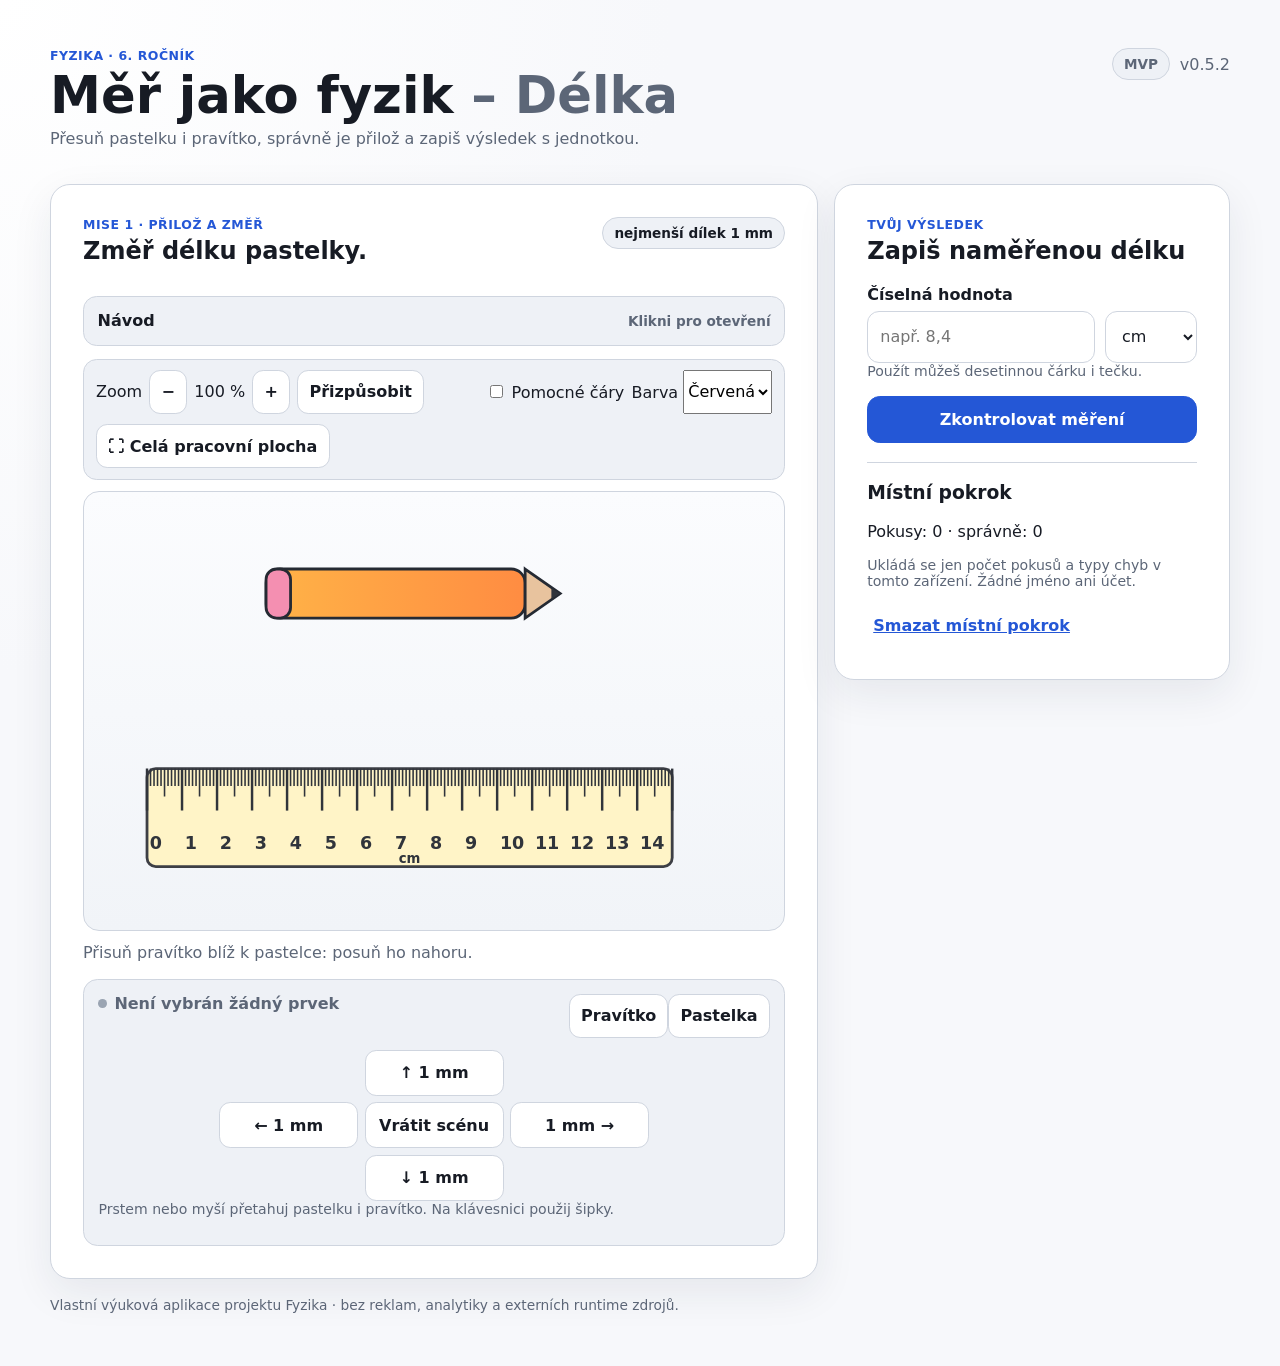
==== index.html @ 9eb281b8 "Připravit aplikaci pro GitHub Pages" ====
<!doctype html><html lang="cs"><head><meta charset="utf-8"><meta name="viewport" content="width=device-width,initial-scale=1,viewport-fit=cover"><meta name="theme-color" content="#f7f8fb"><meta http-equiv="Content-Security-Policy" content="default-src 'self';script-src 'self';style-src 'self';img-src 'self' data:;connect-src 'self';worker-src 'self';object-src 'none';base-uri 'none';form-action 'none'"><title>Měř jako fyzik – Délka</title><link rel="manifest" href="./manifest.webmanifest"><link rel="icon" href="./icons/icon.svg" type="image/svg+xml"><link rel="stylesheet" href="./styles.css"><script src="./physics.js" defer></script><script src="./app-1.js" defer></script><script src="./app-2a.js" defer></script><script src="./app-2b.js" defer></script><script src="./app-3.js" defer></script><script src="./app-4.js" defer></script></head><body>
<a class="skip-link" href="#workspace">Přejít na měřicí plochu</a><header class="site-header"><div><p class="eyebrow">Fyzika · 6. ročník</p><h1>Měř jako fyzik <span>– Délka</span></h1><p class="lead">Přesuň pastelku i pravítko, správně je přilož a zapiš výsledek s jednotkou.</p></div><div class="header-meta"><span class="pill">MVP</span><span id="version">v0.5.2</span></div></header>
<main id="workspace" class="layout"><section id="task-card" class="card task-card" aria-labelledby="task-title"><div class="task-heading"><div><p class="step">Mise 1 · Přilož a změř</p><h2 id="task-title">Změř délku pastelky.</h2></div><div class="skill-chip">nejmenší dílek 1 mm</div></div>
<details class="instruction-panel"><summary><span>Návod</span><span class="summary-hint">Klikni pro otevření</span></summary><div class="instruction-body"><ol><li>Přesuň pastelku i pravítko do pohodlné polohy.</li><li>Přilož horní hranu pravítka těsně k pastelce.</li><li>Zarovnej značku <strong>0</strong> s levým koncem pastelky.</li><li>Odečti délku na stupnici a zapiš číselnou hodnotu i jednotku.</li></ol><p><strong>Tip:</strong> Když si nejsi jistý, zapni pomocné čáry nebo použij zoom.</p></div></details>
<div class="scene-tools"><div class="zoom-controls"><span>Zoom</span><button id="zoom-out" type="button" disabled>−</button><output id="zoom-label">100 %</output><button id="zoom-in" type="button">+</button><button id="zoom-reset" type="button">Přizpůsobit</button></div><div class="guide-controls"><label><input id="guide-toggle" type="checkbox"> Pomocné čáry</label><label>Barva <select id="guide-color"><option value="red" selected>Červená</option><option value="blue">Modrá</option><option value="green">Zelená</option><option value="black">Černá</option></select></label></div><button id="fullscreen-toggle" type="button"><span aria-hidden="true">⛶</span> <span id="fullscreen-label">Celá pracovní plocha</span></button></div>
<div class="scene-wrap"><svg id="measurement-scene" class="scene" viewBox="0 0 200 125" role="img" aria-labelledby="scene-title scene-desc"><title id="scene-title">Virtuální měření pastelky pravítkem</title><desc id="scene-desc">Pastelku i pravítko lze přesouvat vodorovně i svisle.</desc><defs><linearGradient id="pencilBody" x1="0" x2="1"><stop offset="0" stop-color="#ffb347"/><stop offset="1" stop-color="#ff8c42"/></linearGradient></defs><g id="object-group" class="movable object" tabindex="0" role="group" aria-label="Pohyblivá pastelka"><rect class="hitbox" x="-3" y="-4" width="90" height="22" rx="5"/><rect x="0" y="0" width="74" height="14" rx="4" fill="url(#pencilBody)" stroke="currentColor" stroke-width=".8"/><polygon points="74,0 84,7 74,14" fill="#e8c39e" stroke="currentColor" stroke-width=".8"/><polygon points="81.5,5.5 84,7 81.5,8.5" fill="#30343b"/><rect x="0" y="0" width="7" height="14" rx="3" fill="#f48fb1" stroke="currentColor" stroke-width=".8"/></g><g id="ruler-group" class="movable ruler" tabindex="0" role="group" aria-label="Pohyblivé pravítko"><rect class="hitbox" x="-4" y="-5" width="158" height="38" rx="5"/><rect x="0" y="0" width="150" height="28" rx="2.5" class="ruler-body"/><g id="ruler-ticks"></g><g id="ruler-labels"></g><text x="75" y="27" text-anchor="middle" class="ruler-unit">cm</text></g><g id="guide-lines" class="guide-lines" aria-hidden="true"><line id="guide-start-line" class="guide-line"/><line id="guide-end-line" class="guide-line"/></g></svg></div>
<p id="accessible-state" class="sr-only"></p><p id="placement-status" class="status-line" tabindex="-1" aria-live="polite"></p><div class="movement-panel"><div class="active-selector"><span id="active-target-label" class="active-target-status" data-active="none" aria-live="polite">Není vybrán žádný prvek</span><div><button id="select-ruler" class="target-button" type="button" aria-pressed="false">Pravítko</button><button id="select-object" class="target-button" type="button" aria-pressed="false">Pastelka</button></div></div><div class="nudge-grid"><span></span><button class="secondary nudge" data-nudge-y="-1" disabled>↑ 1 mm</button><span></span><button class="secondary nudge" data-nudge-x="-1" disabled>← 1 mm</button><button id="reset-scene" class="secondary" type="button">Vrátit scénu</button><button class="secondary nudge" data-nudge-x="1" disabled>1 mm →</button><span></span><button class="secondary nudge" data-nudge-y="1" disabled>↓ 1 mm</button><span></span></div><p id="movement-help" class="help">Prstem nebo myší přetahuj pastelku i pravítko. Na klávesnici použij šipky.</p></div></section>
<aside class="card answer-card" aria-labelledby="answer-title"><p class="step">Tvůj výsledek</p><h2 id="answer-title">Zapiš naměřenou délku</h2><div class="answer-row"><label for="answer-value">Číselná hodnota</label><div class="answer-inputs"><input id="answer-value" type="text" inputmode="decimal" autocomplete="off" spellcheck="false" placeholder="např. 8,4" aria-describedby="answer-help"><select id="answer-unit" aria-label="Jednotka délky"><option value="cm">cm</option><option value="mm">mm</option></select></div><p id="answer-help" class="help">Použít můžeš desetinnou čárku i tečku.</p></div><button id="check-answer" class="primary" type="button">Zkontrolovat měření</button><div id="feedback" class="feedback" tabindex="-1" aria-live="assertive" hidden><strong id="feedback-title"></strong><p id="feedback-text"></p></div><div class="progress-box"><h3>Místní pokrok</h3><p id="attempts-status">Pokusy: 0 · správně: 0</p><p class="privacy-note">Ukládá se jen počet pokusů a typy chyb v tomto zařízení. Žádné jméno ani účet.</p><button id="reset-progress" class="text-button" type="button">Smazat místní pokrok</button></div></aside></main><footer><p>Vlastní výuková aplikace projektu Fyzika · bez reklam, analytiky a externích runtime zdrojů.</p></footer></body></html>
---- styles.css ----
:root{color-scheme:light;--bg:#f7f8fb;--surface:#fff;--surface2:#eef1f6;--text:#171b24;--muted:#5c6677;--border:#cfd5df;--accent:#2457d6;--success:#155d31;--error:#8a2d22;--shadow:0 14px 40px rgba(29,42,68,.08);font-family:system-ui,-apple-system,"Segoe UI",sans-serif}*{box-sizing:border-box}html{background:var(--bg)}body{margin:0;min-height:100vh;background:radial-gradient(circle at top left,#fff 0,var(--bg) 42rem);color:var(--text)}button,input,select{font:inherit}button,select{min-height:44px}button{cursor:pointer}.skip-link{position:absolute;left:1rem;top:-6rem;padding:.75rem 1rem;background:#171b24;color:#fff;z-index:10}.skip-link:focus{top:1rem}.site-header,.layout,footer{width:min(1180px,calc(100% - 2rem));margin-inline:auto}.site-header{display:flex;justify-content:space-between;gap:2rem;align-items:flex-start;padding:clamp(1.5rem,4vw,3rem) 0 1.25rem}.eyebrow,.step{margin:0 0 .35rem;color:var(--accent);font-weight:800;letter-spacing:.04em;text-transform:uppercase;font-size:.78rem}h1,h2,h3,p{margin-top:0}h1{margin-bottom:.5rem;font-size:clamp(1.9rem,4vw,3.35rem);line-height:1.02}h1 span{color:var(--muted);font-weight:650}.lead{color:var(--muted);max-width:60ch}.header-meta{display:flex;gap:.6rem;align-items:center;color:var(--muted)}.pill,.skill-chip{display:inline-flex;align-items:center;min-height:32px;padding:.35rem .7rem;border-radius:999px;background:var(--surface2);border:1px solid var(--border);font-size:.85rem;font-weight:700}.layout{display:grid;grid-template-columns:minmax(0,1.65fr) minmax(300px,.85fr);gap:1rem;align-items:start}.card{background:var(--surface);border:1px solid var(--border);border-radius:1.25rem;box-shadow:var(--shadow)}.task-card,.answer-card{padding:clamp(1rem,2.5vw,2rem)}.answer-card{position:sticky;top:1rem}.task-heading,.active-selector{display:flex;justify-content:space-between;gap:1rem;align-items:flex-start}.instruction-panel{margin:.65rem 0 .8rem;border:1px solid var(--border);border-radius:.85rem;background:var(--surface2);overflow:hidden}.instruction-panel summary{min-height:48px;display:flex;justify-content:space-between;align-items:center;gap:.75rem;padding:.7rem .85rem;cursor:pointer;font-weight:800;list-style:none}.instruction-panel summary::-webkit-details-marker{display:none}.instruction-body{padding:.1rem .95rem .9rem;color:var(--muted);border-top:1px solid var(--border)}.instruction-body li+li{margin-top:.35rem}.summary-hint{color:var(--muted);font-size:.85rem;font-weight:600}.scene-tools{display:flex;align-items:center;justify-content:space-between;gap:.65rem;flex-wrap:wrap;margin:.8rem 0 .7rem;padding:.65rem .75rem;border:1px solid var(--border);border-radius:.85rem;background:var(--surface2)}.zoom-controls,.guide-controls{display:flex;align-items:center;gap:.45rem;flex-wrap:wrap}.scene-tools button,.target-button{border:1px solid var(--border);border-radius:.7rem;background:#fff;color:var(--text);font-weight:700;padding:.45rem .7rem}.scene-wrap{border:1px solid var(--border);border-radius:1rem;background:linear-gradient(#fbfcfe,#f1f4f8);overflow:hidden;touch-action:none}.scene{display:block;width:100%;height:auto;min-height:310px;color:#252a33}.movable{cursor:grab;touch-action:none}.movable:active{cursor:grabbing}.movable:focus,.movable:focus-visible{outline:none}.hitbox{fill:transparent;pointer-events:all}.ruler-body{fill:#fff4c7;stroke:#3d3f45;stroke-width:.8}.tick{stroke:#30343b;stroke-width:.45}.tick-major{stroke-width:.7}.ruler-label,.ruler-unit{fill:#30343b;font-size:5px;font-weight:700;user-select:none;pointer-events:none}.ruler-unit{font-size:3.8px}.guide-lines{opacity:0;visibility:hidden;pointer-events:none}.guide-lines.is-visible{opacity:1;visibility:visible}.guide-line{stroke:var(--guide-color,#c62828);stroke-width:.8;vector-effect:non-scaling-stroke}.status-line{min-height:1.5em;margin:.75rem 0;color:var(--muted)}.movement-panel{padding:.9rem;border:1px solid var(--border);border-radius:.9rem;background:var(--surface2)}.active-target-status{display:inline-flex;align-items:center;gap:.45rem;color:var(--muted);font-weight:700}.active-target-status:before{content:"";width:.55rem;height:.55rem;border-radius:50%;background:#9aa4b2}.active-target-status[data-active="ruler"]:before,.active-target-status[data-active="object"]:before{background:var(--accent)}.target-button[aria-pressed="true"]{border-color:var(--accent);box-shadow:inset 0 0 0 1px var(--accent)}.nudge-grid{width:min(100%,430px);margin:.75rem auto 0;display:grid;grid-template-columns:repeat(3,minmax(0,1fr));gap:.4rem}.secondary{min-height:46px;border:1px solid var(--border);border-radius:.7rem;background:#fff;color:var(--text);font-weight:700}.help,.privacy-note{color:var(--muted);font-size:.88rem}.movement-help{text-align:center;margin:.7rem 0 0}.answer-row{margin:1.1rem 0}.answer-row label{display:block;margin-bottom:.4rem;font-weight:700}.answer-inputs{display:grid;grid-template-columns:1fr 92px;gap:.6rem}.answer-inputs input,.answer-inputs select{width:100%;min-height:52px;border:1px solid var(--border);border-radius:.75rem;padding:.65rem .75rem;background:#fff;color:var(--text)}.primary{width:100%;border:1px solid var(--accent);border-radius:.8rem;background:var(--accent);color:#fff;font-weight:800;padding:.8rem 1rem}.feedback{margin-top:1rem;padding:1rem;border-radius:.85rem;border:1px solid currentColor}.feedback[data-kind="success"]{background:#e9f7ee;color:var(--success)}.feedback[data-kind="error"]{background:#fff0ee;color:var(--error)}.feedback[data-kind="hint"]{background:#fff8df;color:#6d5200}.feedback p{margin:.35rem 0 0}.progress-box{margin-top:1.2rem;padding-top:1.2rem;border-top:1px solid var(--border)}.text-button{min-height:44px;border:0;background:transparent;color:var(--accent);text-decoration:underline;font-weight:700}.sr-only{position:absolute!important;width:1px;height:1px;padding:0;margin:-1px;overflow:hidden;clip:rect(0,0,0,0);white-space:nowrap;border:0}footer{color:var(--muted);padding:1.1rem 0 2.5rem;font-size:.86rem}.task-card:fullscreen,.task-card.is-workspace-maximized{width:100%;height:100%;max-width:none;margin:0;border:0;border-radius:0;overflow:auto;background:#fff;box-shadow:none}.task-card.is-workspace-maximized:not(:fullscreen){position:fixed;inset:0;z-index:1000}.task-card:fullscreen .scene,.task-card.is-workspace-maximized .scene{min-height:420px;height:clamp(420px,58vh,760px)}body.workspace-maximized{overflow:hidden}@media(max-width:820px){.layout{grid-template-columns:1fr}.answer-card{position:static}.site-header{align-items:flex-end}.scene{min-height:280px}}@media(max-width:560px){.site-header{display:block}.header-meta{margin-top:.8rem}.task-heading{display:block}.skill-chip{margin-bottom:.5rem}.summary-hint{display:none}.scene-tools{align-items:stretch}.zoom-controls,.guide-controls{width:100%}.scene-tools>button{width:100%}.active-selector{flex-direction:column}.active-selector>div{display:flex;width:100%;gap:.4rem}.target-button{flex:1}.scene{min-height:250px}.nudge-grid{gap:.35rem}.nudge-grid button{font-size:.88rem;padding-inline:.3rem}}@media(prefers-reduced-motion:no-preference){button,input,select{transition:background-color .15s,border-color .15s,transform .15s}button:active{transform:translateY(1px)}}
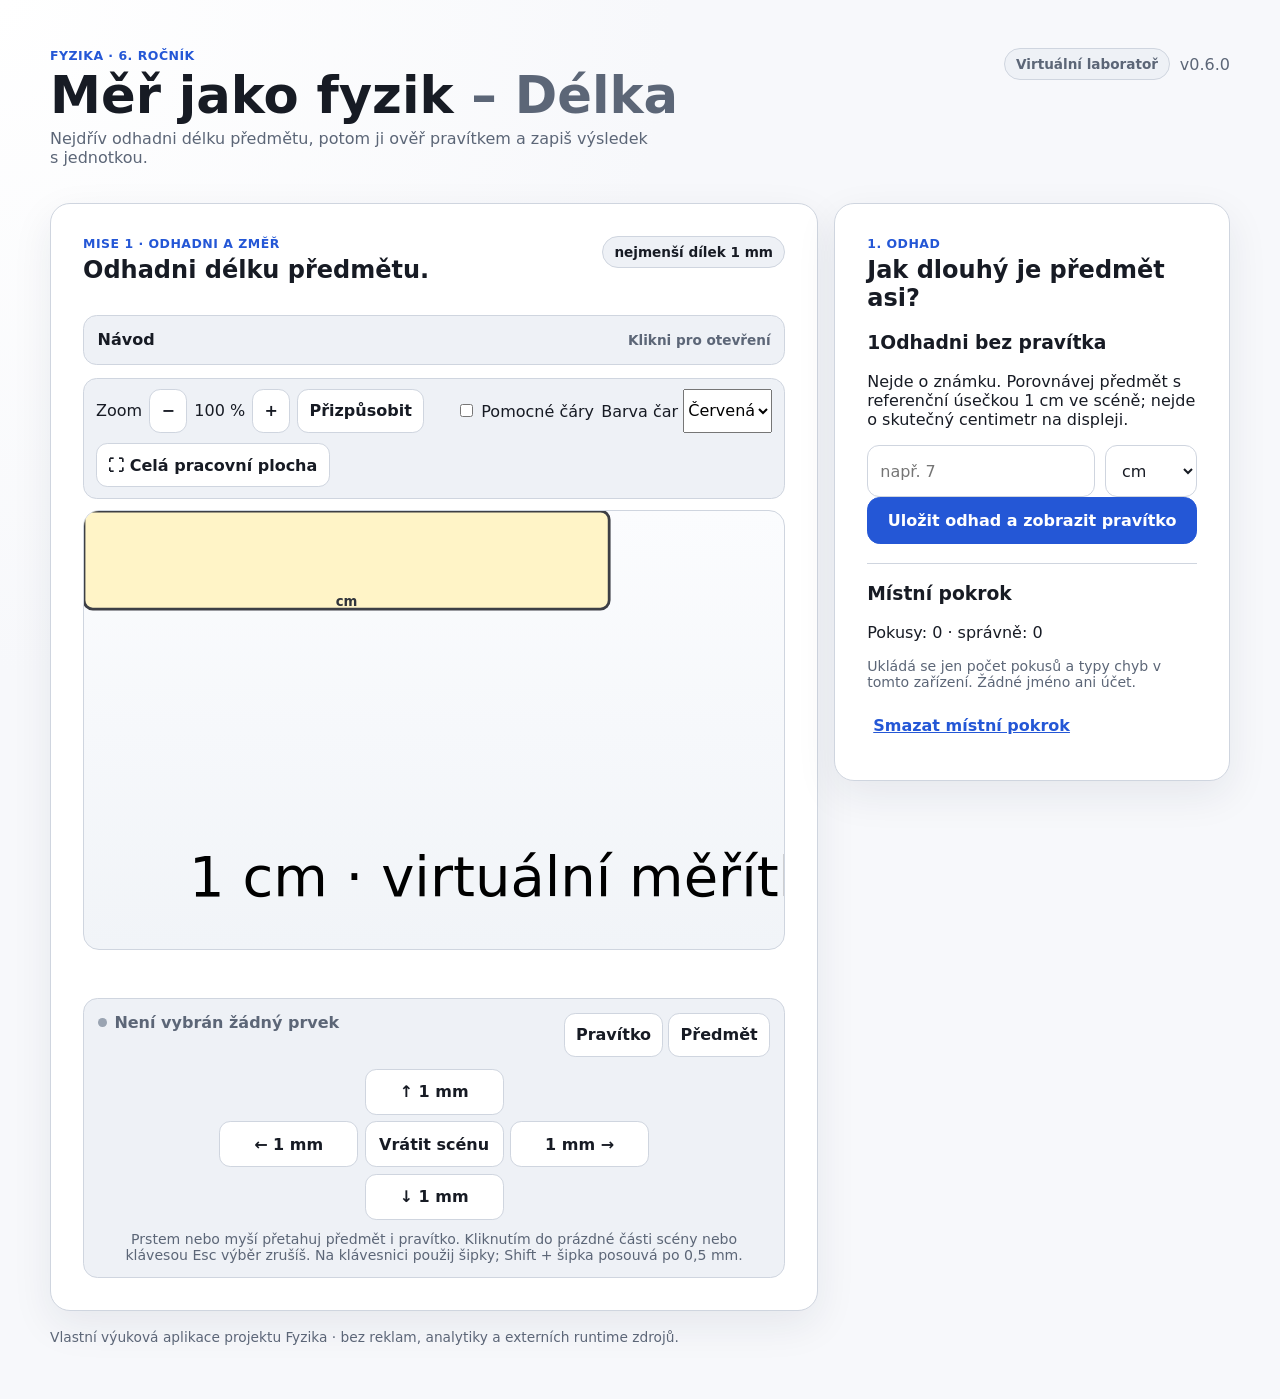
==== commit 8d8caca7: "Rozšířit úlohu o odhad a více předmětů" ====
--- a/index.html
+++ b/index.html
@@ -1,8 +1,195 @@
-<!doctype html><html lang="cs"><head><meta charset="utf-8"><meta name="viewport" content="width=device-width,initial-scale=1,viewport-fit=cover"><meta name="theme-color" content="#f7f8fb"><meta http-equiv="Content-Security-Policy" content="default-src 'self';script-src 'self';style-src 'self';img-src 'self' data:;connect-src 'self';worker-src 'self';object-src 'none';base-uri 'none';form-action 'none'"><title>Měř jako fyzik – Délka</title><link rel="manifest" href="./manifest.webmanifest"><link rel="icon" href="./icons/icon.svg" type="image/svg+xml"><link rel="stylesheet" href="./styles.css"><script src="./physics.js" defer></script><script src="./app-1.js" defer></script><script src="./app-2a.js" defer></script><script src="./app-2b.js" defer></script><script src="./app-3.js" defer></script><script src="./app-4.js" defer></script></head><body>
-<a class="skip-link" href="#workspace">Přejít na měřicí plochu</a><header class="site-header"><div><p class="eyebrow">Fyzika · 6. ročník</p><h1>Měř jako fyzik <span>– Délka</span></h1><p class="lead">Přesuň pastelku i pravítko, správně je přilož a zapiš výsledek s jednotkou.</p></div><div class="header-meta"><span class="pill">MVP</span><span id="version">v0.5.2</span></div></header>
-<main id="workspace" class="layout"><section id="task-card" class="card task-card" aria-labelledby="task-title"><div class="task-heading"><div><p class="step">Mise 1 · Přilož a změř</p><h2 id="task-title">Změř délku pastelky.</h2></div><div class="skill-chip">nejmenší dílek 1 mm</div></div>
-<details class="instruction-panel"><summary><span>Návod</span><span class="summary-hint">Klikni pro otevření</span></summary><div class="instruction-body"><ol><li>Přesuň pastelku i pravítko do pohodlné polohy.</li><li>Přilož horní hranu pravítka těsně k pastelce.</li><li>Zarovnej značku <strong>0</strong> s levým koncem pastelky.</li><li>Odečti délku na stupnici a zapiš číselnou hodnotu i jednotku.</li></ol><p><strong>Tip:</strong> Když si nejsi jistý, zapni pomocné čáry nebo použij zoom.</p></div></details>
-<div class="scene-tools"><div class="zoom-controls"><span>Zoom</span><button id="zoom-out" type="button" disabled>−</button><output id="zoom-label">100 %</output><button id="zoom-in" type="button">+</button><button id="zoom-reset" type="button">Přizpůsobit</button></div><div class="guide-controls"><label><input id="guide-toggle" type="checkbox"> Pomocné čáry</label><label>Barva <select id="guide-color"><option value="red" selected>Červená</option><option value="blue">Modrá</option><option value="green">Zelená</option><option value="black">Černá</option></select></label></div><button id="fullscreen-toggle" type="button"><span aria-hidden="true">⛶</span> <span id="fullscreen-label">Celá pracovní plocha</span></button></div>
-<div class="scene-wrap"><svg id="measurement-scene" class="scene" viewBox="0 0 200 125" role="img" aria-labelledby="scene-title scene-desc"><title id="scene-title">Virtuální měření pastelky pravítkem</title><desc id="scene-desc">Pastelku i pravítko lze přesouvat vodorovně i svisle.</desc><defs><linearGradient id="pencilBody" x1="0" x2="1"><stop offset="0" stop-color="#ffb347"/><stop offset="1" stop-color="#ff8c42"/></linearGradient></defs><g id="object-group" class="movable object" tabindex="0" role="group" aria-label="Pohyblivá pastelka"><rect class="hitbox" x="-3" y="-4" width="90" height="22" rx="5"/><rect x="0" y="0" width="74" height="14" rx="4" fill="url(#pencilBody)" stroke="currentColor" stroke-width=".8"/><polygon points="74,0 84,7 74,14" fill="#e8c39e" stroke="currentColor" stroke-width=".8"/><polygon points="81.5,5.5 84,7 81.5,8.5" fill="#30343b"/><rect x="0" y="0" width="7" height="14" rx="3" fill="#f48fb1" stroke="currentColor" stroke-width=".8"/></g><g id="ruler-group" class="movable ruler" tabindex="0" role="group" aria-label="Pohyblivé pravítko"><rect class="hitbox" x="-4" y="-5" width="158" height="38" rx="5"/><rect x="0" y="0" width="150" height="28" rx="2.5" class="ruler-body"/><g id="ruler-ticks"></g><g id="ruler-labels"></g><text x="75" y="27" text-anchor="middle" class="ruler-unit">cm</text></g><g id="guide-lines" class="guide-lines" aria-hidden="true"><line id="guide-start-line" class="guide-line"/><line id="guide-end-line" class="guide-line"/></g></svg></div>
-<p id="accessible-state" class="sr-only"></p><p id="placement-status" class="status-line" tabindex="-1" aria-live="polite"></p><div class="movement-panel"><div class="active-selector"><span id="active-target-label" class="active-target-status" data-active="none" aria-live="polite">Není vybrán žádný prvek</span><div><button id="select-ruler" class="target-button" type="button" aria-pressed="false">Pravítko</button><button id="select-object" class="target-button" type="button" aria-pressed="false">Pastelka</button></div></div><div class="nudge-grid"><span></span><button class="secondary nudge" data-nudge-y="-1" disabled>↑ 1 mm</button><span></span><button class="secondary nudge" data-nudge-x="-1" disabled>← 1 mm</button><button id="reset-scene" class="secondary" type="button">Vrátit scénu</button><button class="secondary nudge" data-nudge-x="1" disabled>1 mm →</button><span></span><button class="secondary nudge" data-nudge-y="1" disabled>↓ 1 mm</button><span></span></div><p id="movement-help" class="help">Prstem nebo myší přetahuj pastelku i pravítko. Na klávesnici použij šipky.</p></div></section>
-<aside class="card answer-card" aria-labelledby="answer-title"><p class="step">Tvůj výsledek</p><h2 id="answer-title">Zapiš naměřenou délku</h2><div class="answer-row"><label for="answer-value">Číselná hodnota</label><div class="answer-inputs"><input id="answer-value" type="text" inputmode="decimal" autocomplete="off" spellcheck="false" placeholder="např. 8,4" aria-describedby="answer-help"><select id="answer-unit" aria-label="Jednotka délky"><option value="cm">cm</option><option value="mm">mm</option></select></div><p id="answer-help" class="help">Použít můžeš desetinnou čárku i tečku.</p></div><button id="check-answer" class="primary" type="button">Zkontrolovat měření</button><div id="feedback" class="feedback" tabindex="-1" aria-live="assertive" hidden><strong id="feedback-title"></strong><p id="feedback-text"></p></div><div class="progress-box"><h3>Místní pokrok</h3><p id="attempts-status">Pokusy: 0 · správně: 0</p><p class="privacy-note">Ukládá se jen počet pokusů a typy chyb v tomto zařízení. Žádné jméno ani účet.</p><button id="reset-progress" class="text-button" type="button">Smazat místní pokrok</button></div></aside></main><footer><p>Vlastní výuková aplikace projektu Fyzika · bez reklam, analytiky a externích runtime zdrojů.</p></footer></body></html>
+<!doctype html>
+<html lang="cs">
+<head>
+  <meta charset="utf-8">
+  <meta name="viewport" content="width=device-width,initial-scale=1,viewport-fit=cover">
+  <meta name="theme-color" content="#f7f8fb">
+  <meta name="description" content="Interaktivni virtualni laboratoř mereni delky pro 6. rocnik ZS.">
+  <meta http-equiv="Content-Security-Policy" content="default-src 'self';script-src 'self';style-src 'self';img-src 'self' data:;connect-src 'self';worker-src 'self';object-src 'none';base-uri 'none';form-action 'none'">
+  <title>M&#283;&#345; jako fyzik &#8211; D&#233;lka</title>
+  <link rel="manifest" href="./manifest.webmanifest">
+  <link rel="icon" href="./icons/icon.svg" type="image/svg+xml">
+  <link rel="stylesheet" href="./styles.css">
+  <script src="./physics.js" defer></script>
+  <script src="./app.js" defer></script>
+</head>
+<body>
+  <a class="skip-link" href="#workspace">P&#345;ej&#237;t na m&#283;&#345;ic&#237; &#250;lohu</a>
+  <header class="site-header">
+    <div>
+      <p class="eyebrow">Fyzika &#183; 6. ro&#269;n&#237;k</p>
+      <h1>M&#283;&#345; jako fyzik <span>&#8211; D&#233;lka</span></h1>
+      <p class="lead">Nejd&#345;&#237;v odhadni d&#233;lku p&#345;edm&#283;tu, potom ji ov&#283;&#345; prav&#237;tkem a zapi&#353; v&#253;sledek s jednotkou.</p>
+    </div>
+    <div class="header-meta" aria-label="Informace o aplikaci">
+      <span class="pill">Virtu&#225;ln&#237; laborato&#345;</span>
+      <span id="version">v0.6.0</span>
+    </div>
+  </header>
+
+  <main id="workspace" class="layout">
+    <section id="task-card" class="card task-card" aria-labelledby="task-title">
+      <div class="task-heading">
+        <div>
+          <p id="task-step" class="step">Mise 1 &#183; Odhadni a zm&#283;&#345;</p>
+          <h2 id="task-title" tabindex="-1">Odhadni d&#233;lku p&#345;edm&#283;tu.</h2>
+        </div>
+        <div class="skill-chip">nejmen&#353;&#237; d&#237;lek 1 mm</div>
+      </div>
+
+      <details class="instruction-panel">
+        <summary>
+          <span>N&#225;vod</span>
+          <span class="summary-hint">Klikni pro otev&#345;en&#237;</span>
+        </summary>
+        <div class="instruction-body">
+          <ol>
+            <li>Nejd&#345;&#237;v si bez prav&#237;tka tipni d&#233;lku p&#345;edm&#283;tu. Pomoz si referen&#269;n&#237; &#250;se&#269;kou 1 cm.</li>
+            <li>Po ulo&#382;en&#237; odhadu se zobraz&#237; prav&#237;tko.</li>
+            <li>P&#345;ilo&#382; horn&#237; hranu prav&#237;tka t&#283;sn&#283; k p&#345;edm&#283;tu a zarovnej zna&#269;ku <strong>0</strong> s jeho lev&#253;m koncem.</li>
+            <li>Ode&#269;ti d&#233;lku a zapi&#353; &#269;&#237;selnou hodnotu i jednotku.</li>
+          </ol>
+          <p><strong>Tip:</strong> P&#345;i m&#283;&#345;en&#237; m&#367;&#382;e&#353; zapnout pomocn&#233; &#269;&#225;ry. Vedou p&#345;es skute&#269;n&#253; za&#269;&#225;tek a konec p&#345;edm&#283;tu a&#382; do stupnice prav&#237;tka.</p>
+        </div>
+      </details>
+
+      <div class="scene-tools" aria-label="N&#225;stroje zobrazen&#237; m&#283;&#345;ic&#237; sc&#233;ny">
+        <div class="zoom-controls" role="group" aria-label="P&#345;ibl&#237;&#382;en&#237; m&#283;&#345;ic&#237; sc&#233;ny">
+          <span class="tool-label">Zoom</span>
+          <button id="zoom-out" class="tool-button" type="button" aria-label="Odd&#225;lit sc&#233;nu" disabled>&#8722;</button>
+          <output id="zoom-label" class="zoom-label" aria-live="polite">100 %</output>
+          <button id="zoom-in" class="tool-button" type="button" aria-label="P&#345;ibl&#237;&#382;it sc&#233;nu">+</button>
+          <button id="zoom-reset" class="tool-button tool-button-wide" type="button">P&#345;izp&#367;sobit</button>
+        </div>
+        <div class="guide-controls" role="group" aria-label="Nastaven&#237; pomocn&#253;ch &#269;ar">
+          <label class="guide-toggle" for="guide-toggle">
+            <input id="guide-toggle" type="checkbox">
+            <span>Pomocn&#233; &#269;&#225;ry</span>
+          </label>
+          <label class="guide-color-control" for="guide-color">
+            <span>Barva &#269;ar</span>
+            <select id="guide-color" aria-label="Barva pomocn&#253;ch &#269;ar">
+              <option value="red" selected>&#268;erven&#225;</option>
+              <option value="blue">Modr&#225;</option>
+              <option value="green">Zelen&#225;</option>
+              <option value="black">&#268;ern&#225;</option>
+            </select>
+          </label>
+        </div>
+        <button id="fullscreen-toggle" class="tool-button fullscreen-button" type="button" aria-pressed="false">
+          <span aria-hidden="true">&#9974;</span>
+          <span id="fullscreen-label">Cel&#225; pracovn&#237; plocha</span>
+        </button>
+      </div>
+
+      <div class="scene-wrap">
+        <svg id="measurement-scene" class="scene" viewBox="0 0 200 125" role="img" aria-labelledby="scene-title scene-desc">
+          <title id="scene-title">Virtu&#225;ln&#237; m&#283;&#345;en&#237; d&#233;lky</title>
+          <desc id="scene-desc">Nejd&#345;&#237;v odhadni d&#233;lku p&#345;edm&#283;tu. Prav&#237;tko se zobraz&#237; potom.</desc>
+
+          <g id="object-group" class="movable object" tabindex="-1" role="group" aria-label="Pohybliv&#253; m&#283;&#345;en&#253; p&#345;edm&#283;t" aria-describedby="movement-help"></g>
+
+          <g id="estimate-reference" class="estimate-reference" aria-hidden="true">
+            <line x1="15" y1="108" x2="25" y2="108" class="reference-line"/>
+            <line x1="15" y1="104" x2="15" y2="112" class="reference-line"/>
+            <line x1="25" y1="104" x2="25" y2="112" class="reference-line"/>
+            <text x="30" y="110" class="reference-label">1 cm &#183; virtu&#225;ln&#237; m&#283;&#345;&#237;tko</text>
+          </g>
+
+          <g id="ruler-group" class="movable ruler" tabindex="-1" role="group" aria-label="Pohybliv&#233; prav&#237;tko" aria-describedby="movement-help">
+            <rect class="hitbox" x="-4" y="-5" width="158" height="38" rx="5"/>
+            <rect x="0" y="0" width="150" height="28" rx="2.5" class="ruler-body"/>
+            <g id="ruler-ticks"></g>
+            <g id="ruler-labels"></g>
+            <text x="75" y="27" text-anchor="middle" class="ruler-unit">cm</text>
+          </g>
+
+          <g id="guide-lines" class="guide-lines" aria-hidden="true">
+            <line id="guide-start-line" class="guide-line" x1="0" y1="0" x2="0" y2="0"/>
+            <line id="guide-end-line" class="guide-line" x1="0" y1="0" x2="0" y2="0"/>
+          </g>
+        </svg>
+      </div>
+
+      <p id="accessible-state" class="sr-only"></p>
+      <p id="placement-status" class="status-line" tabindex="-1" aria-live="polite"></p>
+
+      <div class="movement-panel">
+        <div class="active-selector" role="group" aria-label="Vyber prvek pro jemn&#253; posun">
+          <span id="active-target-label" class="active-target-status" data-active="none" aria-live="polite">Nen&#237; vybr&#225;n &#382;&#225;dn&#253; prvek</span>
+          <div class="selector-buttons">
+            <button id="select-ruler" class="target-button" type="button" aria-pressed="false">Prav&#237;tko</button>
+            <button id="select-object" class="target-button" type="button" aria-pressed="false">P&#345;edm&#283;t</button>
+          </div>
+        </div>
+        <div class="nudge-grid" aria-label="Jemn&#253; posun aktivn&#237;ho prvku po 1 milimetru">
+          <span aria-hidden="true"></span>
+          <button class="secondary nudge" type="button" data-nudge-y="-1" disabled aria-label="Posunout aktivn&#237; prvek o 1 milimetr nahoru">&#8593; 1 mm</button>
+          <span aria-hidden="true"></span>
+          <button class="secondary nudge" type="button" data-nudge-x="-1" disabled aria-label="Posunout aktivn&#237; prvek o 1 milimetr doleva">&#8592; 1 mm</button>
+          <button id="reset-scene" class="secondary reset-scene" type="button">Vr&#225;tit sc&#233;nu</button>
+          <button class="secondary nudge" type="button" data-nudge-x="1" disabled aria-label="Posunout aktivn&#237; prvek o 1 milimetr doprava">1 mm &#8594;</button>
+          <span aria-hidden="true"></span>
+          <button class="secondary nudge" type="button" data-nudge-y="1" disabled aria-label="Posunout aktivn&#237; prvek o 1 milimetr dol&#367;">&#8595; 1 mm</button>
+          <span aria-hidden="true"></span>
+        </div>
+        <p id="movement-help" class="help movement-help">Prstem nebo my&#353;&#237; p&#345;etahuj p&#345;edm&#283;t i prav&#237;tko. Kliknut&#237;m do pr&#225;zdn&#233; &#269;&#225;sti sc&#233;ny nebo kl&#225;vesou Esc v&#253;b&#283;r zru&#353;&#237;&#353;. Na kl&#225;vesnici pou&#382;ij &#353;ipky; Shift + &#353;ipka posouv&#225; po 0,5 mm.</p>
+      </div>
+    </section>
+
+    <aside class="card answer-card" aria-labelledby="answer-title">
+      <div id="estimate-panel" class="estimate-only">
+        <p class="step">1. Odhad</p>
+        <h2>Jak dlouh&#253; je p&#345;edm&#283;t asi?</h2>
+        <div class="stage-panel">
+          <h3><span class="stage-number">1</span>Odhadni bez prav&#237;tka</h3>
+          <p class="phase-note">Nejde o zn&#225;mku. Porovn&#225;vej p&#345;edm&#283;t s referen&#269;n&#237; &#250;se&#269;kou 1 cm ve sc&#233;n&#283;; nejde o skute&#269;n&#253; centimetr na displeji.</p>
+          <div class="answer-inputs">
+            <input id="estimate-value" type="text" inputmode="decimal" autocomplete="off" spellcheck="false" placeholder="nap&#345;. 7" aria-label="Odhad delky">
+            <select id="estimate-unit" aria-label="Jednotka odhadu">
+              <option value="cm">cm</option>
+              <option value="mm">mm</option>
+            </select>
+          </div>
+          <button id="save-estimate" class="primary" type="button">Ulo&#382;it odhad a zobrazit prav&#237;tko</button>
+          <p id="estimate-message" class="help" aria-live="polite"></p>
+        </div>
+      </div>
+
+      <div id="measurement-panel" class="measurement-only" hidden>
+        <p class="step">2. M&#283;&#345;en&#237;</p>
+        <h2 id="answer-title">Zapi&#353; nam&#283;&#345;enou d&#233;lku</h2>
+        <p id="estimate-summary" class="estimate-summary" hidden></p>
+        <div class="answer-row">
+          <label for="answer-value">&#268;&#237;seln&#225; hodnota</label>
+          <div class="answer-inputs">
+            <input id="answer-value" type="text" inputmode="decimal" autocomplete="off" spellcheck="false" placeholder="nap&#345;. 8,4" aria-describedby="answer-help">
+            <select id="answer-unit" aria-label="Jednotka d&#233;lky">
+              <option value="cm">cm</option>
+              <option value="mm">mm</option>
+            </select>
+          </div>
+          <p id="answer-help" class="help">Pou&#382;&#237;t m&#367;&#382;e&#353; desetinnou &#269;&#225;rku i te&#269;ku.</p>
+        </div>
+        <button id="check-answer" class="primary" type="button">Zkontrolovat m&#283;&#345;en&#237;</button>
+        <div id="feedback" class="feedback" tabindex="-1" aria-live="assertive" hidden>
+          <strong id="feedback-title"></strong>
+          <p id="feedback-text"></p>
+        </div>
+        <button id="next-task" class="secondary next-task" type="button" hidden>Dal&#353;&#237; p&#345;edm&#283;t</button>
+      </div>
+
+      <div class="progress-box">
+        <h3>M&#237;stn&#237; pokrok</h3>
+        <p id="attempts-status">Pokusy: 0 &#183; spr&#225;vn&#283;: 0</p>
+        <p class="privacy-note">Ukl&#225;d&#225; se jen po&#269;et pokus&#367; a typy chyb v tomto za&#345;&#237;zen&#237;. &#381;&#225;dn&#233; jm&#233;no ani &#250;&#269;et.</p>
+        <button id="reset-progress" class="text-button" type="button">Smazat m&#237;stn&#237; pokrok</button>
+      </div>
+    </aside>
+  </main>
+
+  <footer>
+    <p>Vlastn&#237; v&#253;ukov&#225; aplikace projektu Fyzika &#183; bez reklam, analytiky a extern&#237;ch runtime zdroj&#367;.</p>
+  </footer>
+</body>
+</html>
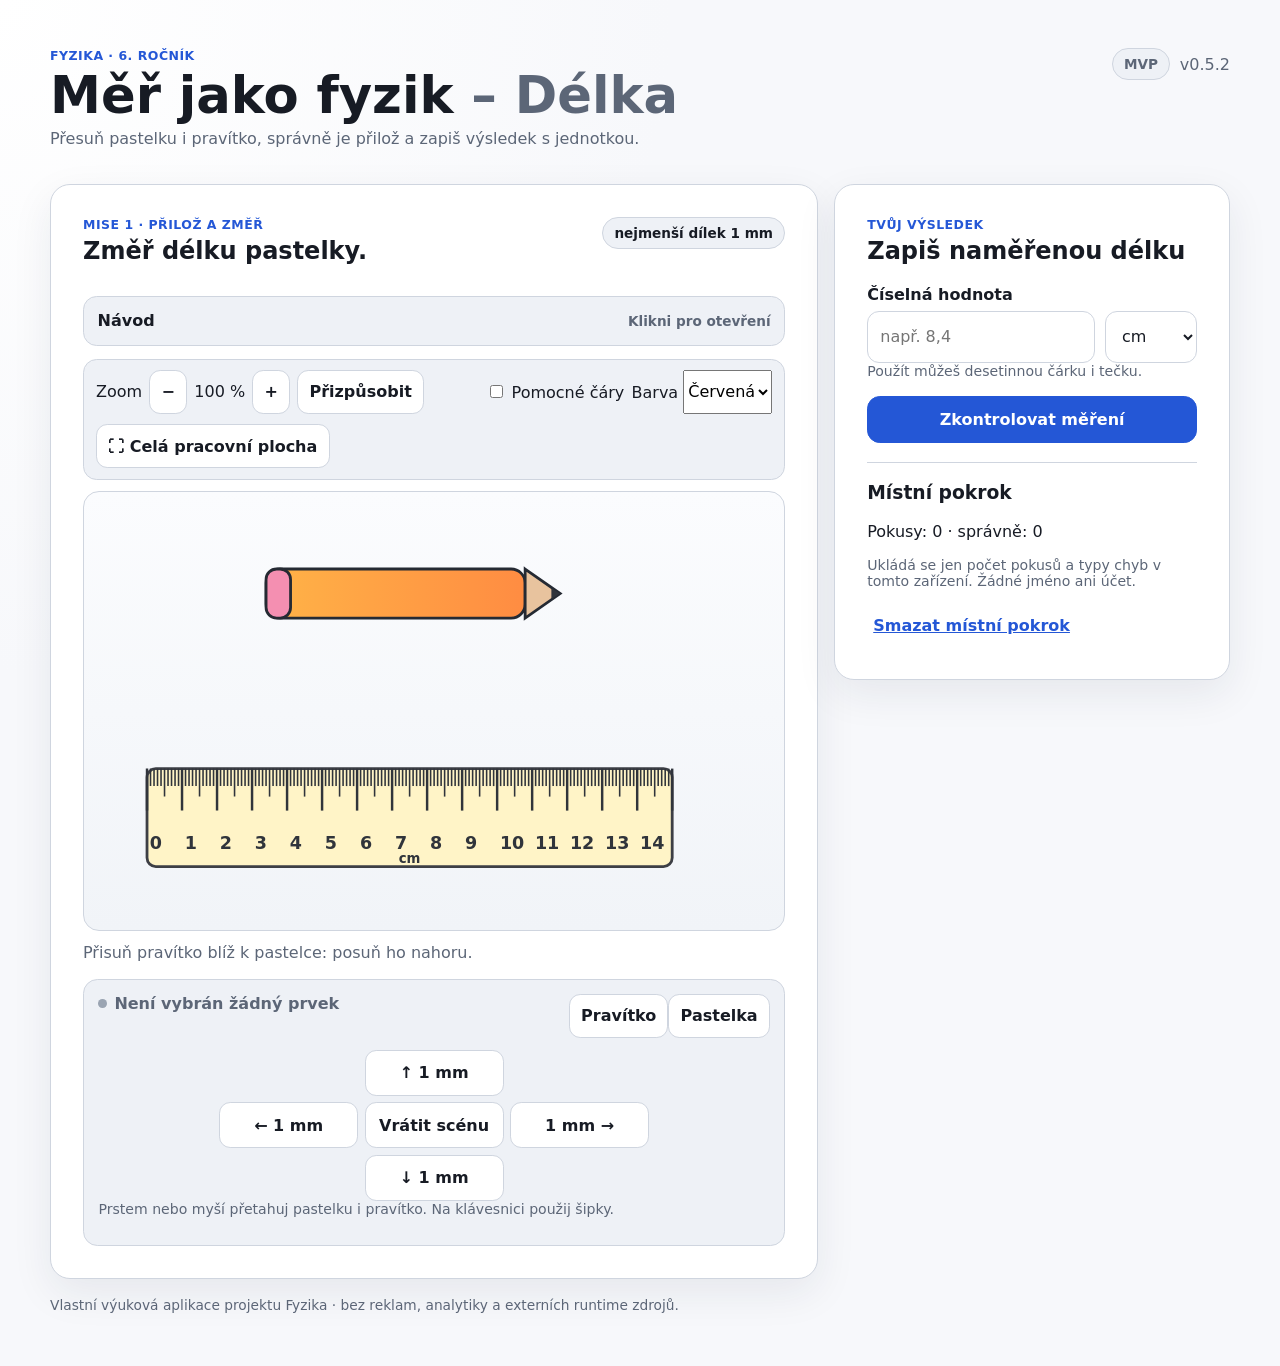
==== commit 1dc535af: "Vrátit poslední ověřenou stabilní verzi 0.5.2" ====
--- a/index.html
+++ b/index.html
@@ -1,195 +1,8 @@
-<!doctype html>
-<html lang="cs">
-<head>
-  <meta charset="utf-8">
-  <meta name="viewport" content="width=device-width,initial-scale=1,viewport-fit=cover">
-  <meta name="theme-color" content="#f7f8fb">
-  <meta name="description" content="Interaktivni virtualni laboratoř mereni delky pro 6. rocnik ZS.">
-  <meta http-equiv="Content-Security-Policy" content="default-src 'self';script-src 'self';style-src 'self';img-src 'self' data:;connect-src 'self';worker-src 'self';object-src 'none';base-uri 'none';form-action 'none'">
-  <title>M&#283;&#345; jako fyzik &#8211; D&#233;lka</title>
-  <link rel="manifest" href="./manifest.webmanifest">
-  <link rel="icon" href="./icons/icon.svg" type="image/svg+xml">
-  <link rel="stylesheet" href="./styles.css">
-  <script src="./physics.js" defer></script>
-  <script src="./app.js" defer></script>
-</head>
-<body>
-  <a class="skip-link" href="#workspace">P&#345;ej&#237;t na m&#283;&#345;ic&#237; &#250;lohu</a>
-  <header class="site-header">
-    <div>
-      <p class="eyebrow">Fyzika &#183; 6. ro&#269;n&#237;k</p>
-      <h1>M&#283;&#345; jako fyzik <span>&#8211; D&#233;lka</span></h1>
-      <p class="lead">Nejd&#345;&#237;v odhadni d&#233;lku p&#345;edm&#283;tu, potom ji ov&#283;&#345; prav&#237;tkem a zapi&#353; v&#253;sledek s jednotkou.</p>
-    </div>
-    <div class="header-meta" aria-label="Informace o aplikaci">
-      <span class="pill">Virtu&#225;ln&#237; laborato&#345;</span>
-      <span id="version">v0.6.0</span>
-    </div>
-  </header>
-
-  <main id="workspace" class="layout">
-    <section id="task-card" class="card task-card" aria-labelledby="task-title">
-      <div class="task-heading">
-        <div>
-          <p id="task-step" class="step">Mise 1 &#183; Odhadni a zm&#283;&#345;</p>
-          <h2 id="task-title" tabindex="-1">Odhadni d&#233;lku p&#345;edm&#283;tu.</h2>
-        </div>
-        <div class="skill-chip">nejmen&#353;&#237; d&#237;lek 1 mm</div>
-      </div>
-
-      <details class="instruction-panel">
-        <summary>
-          <span>N&#225;vod</span>
-          <span class="summary-hint">Klikni pro otev&#345;en&#237;</span>
-        </summary>
-        <div class="instruction-body">
-          <ol>
-            <li>Nejd&#345;&#237;v si bez prav&#237;tka tipni d&#233;lku p&#345;edm&#283;tu. Pomoz si referen&#269;n&#237; &#250;se&#269;kou 1 cm.</li>
-            <li>Po ulo&#382;en&#237; odhadu se zobraz&#237; prav&#237;tko.</li>
-            <li>P&#345;ilo&#382; horn&#237; hranu prav&#237;tka t&#283;sn&#283; k p&#345;edm&#283;tu a zarovnej zna&#269;ku <strong>0</strong> s jeho lev&#253;m koncem.</li>
-            <li>Ode&#269;ti d&#233;lku a zapi&#353; &#269;&#237;selnou hodnotu i jednotku.</li>
-          </ol>
-          <p><strong>Tip:</strong> P&#345;i m&#283;&#345;en&#237; m&#367;&#382;e&#353; zapnout pomocn&#233; &#269;&#225;ry. Vedou p&#345;es skute&#269;n&#253; za&#269;&#225;tek a konec p&#345;edm&#283;tu a&#382; do stupnice prav&#237;tka.</p>
-        </div>
-      </details>
-
-      <div class="scene-tools" aria-label="N&#225;stroje zobrazen&#237; m&#283;&#345;ic&#237; sc&#233;ny">
-        <div class="zoom-controls" role="group" aria-label="P&#345;ibl&#237;&#382;en&#237; m&#283;&#345;ic&#237; sc&#233;ny">
-          <span class="tool-label">Zoom</span>
-          <button id="zoom-out" class="tool-button" type="button" aria-label="Odd&#225;lit sc&#233;nu" disabled>&#8722;</button>
-          <output id="zoom-label" class="zoom-label" aria-live="polite">100 %</output>
-          <button id="zoom-in" class="tool-button" type="button" aria-label="P&#345;ibl&#237;&#382;it sc&#233;nu">+</button>
-          <button id="zoom-reset" class="tool-button tool-button-wide" type="button">P&#345;izp&#367;sobit</button>
-        </div>
-        <div class="guide-controls" role="group" aria-label="Nastaven&#237; pomocn&#253;ch &#269;ar">
-          <label class="guide-toggle" for="guide-toggle">
-            <input id="guide-toggle" type="checkbox">
-            <span>Pomocn&#233; &#269;&#225;ry</span>
-          </label>
-          <label class="guide-color-control" for="guide-color">
-            <span>Barva &#269;ar</span>
-            <select id="guide-color" aria-label="Barva pomocn&#253;ch &#269;ar">
-              <option value="red" selected>&#268;erven&#225;</option>
-              <option value="blue">Modr&#225;</option>
-              <option value="green">Zelen&#225;</option>
-              <option value="black">&#268;ern&#225;</option>
-            </select>
-          </label>
-        </div>
-        <button id="fullscreen-toggle" class="tool-button fullscreen-button" type="button" aria-pressed="false">
-          <span aria-hidden="true">&#9974;</span>
-          <span id="fullscreen-label">Cel&#225; pracovn&#237; plocha</span>
-        </button>
-      </div>
-
-      <div class="scene-wrap">
-        <svg id="measurement-scene" class="scene" viewBox="0 0 200 125" role="img" aria-labelledby="scene-title scene-desc">
-          <title id="scene-title">Virtu&#225;ln&#237; m&#283;&#345;en&#237; d&#233;lky</title>
-          <desc id="scene-desc">Nejd&#345;&#237;v odhadni d&#233;lku p&#345;edm&#283;tu. Prav&#237;tko se zobraz&#237; potom.</desc>
-
-          <g id="object-group" class="movable object" tabindex="-1" role="group" aria-label="Pohybliv&#253; m&#283;&#345;en&#253; p&#345;edm&#283;t" aria-describedby="movement-help"></g>
-
-          <g id="estimate-reference" class="estimate-reference" aria-hidden="true">
-            <line x1="15" y1="108" x2="25" y2="108" class="reference-line"/>
-            <line x1="15" y1="104" x2="15" y2="112" class="reference-line"/>
-            <line x1="25" y1="104" x2="25" y2="112" class="reference-line"/>
-            <text x="30" y="110" class="reference-label">1 cm &#183; virtu&#225;ln&#237; m&#283;&#345;&#237;tko</text>
-          </g>
-
-          <g id="ruler-group" class="movable ruler" tabindex="-1" role="group" aria-label="Pohybliv&#233; prav&#237;tko" aria-describedby="movement-help">
-            <rect class="hitbox" x="-4" y="-5" width="158" height="38" rx="5"/>
-            <rect x="0" y="0" width="150" height="28" rx="2.5" class="ruler-body"/>
-            <g id="ruler-ticks"></g>
-            <g id="ruler-labels"></g>
-            <text x="75" y="27" text-anchor="middle" class="ruler-unit">cm</text>
-          </g>
-
-          <g id="guide-lines" class="guide-lines" aria-hidden="true">
-            <line id="guide-start-line" class="guide-line" x1="0" y1="0" x2="0" y2="0"/>
-            <line id="guide-end-line" class="guide-line" x1="0" y1="0" x2="0" y2="0"/>
-          </g>
-        </svg>
-      </div>
-
-      <p id="accessible-state" class="sr-only"></p>
-      <p id="placement-status" class="status-line" tabindex="-1" aria-live="polite"></p>
-
-      <div class="movement-panel">
-        <div class="active-selector" role="group" aria-label="Vyber prvek pro jemn&#253; posun">
-          <span id="active-target-label" class="active-target-status" data-active="none" aria-live="polite">Nen&#237; vybr&#225;n &#382;&#225;dn&#253; prvek</span>
-          <div class="selector-buttons">
-            <button id="select-ruler" class="target-button" type="button" aria-pressed="false">Prav&#237;tko</button>
-            <button id="select-object" class="target-button" type="button" aria-pressed="false">P&#345;edm&#283;t</button>
-          </div>
-        </div>
-        <div class="nudge-grid" aria-label="Jemn&#253; posun aktivn&#237;ho prvku po 1 milimetru">
-          <span aria-hidden="true"></span>
-          <button class="secondary nudge" type="button" data-nudge-y="-1" disabled aria-label="Posunout aktivn&#237; prvek o 1 milimetr nahoru">&#8593; 1 mm</button>
-          <span aria-hidden="true"></span>
-          <button class="secondary nudge" type="button" data-nudge-x="-1" disabled aria-label="Posunout aktivn&#237; prvek o 1 milimetr doleva">&#8592; 1 mm</button>
-          <button id="reset-scene" class="secondary reset-scene" type="button">Vr&#225;tit sc&#233;nu</button>
-          <button class="secondary nudge" type="button" data-nudge-x="1" disabled aria-label="Posunout aktivn&#237; prvek o 1 milimetr doprava">1 mm &#8594;</button>
-          <span aria-hidden="true"></span>
-          <button class="secondary nudge" type="button" data-nudge-y="1" disabled aria-label="Posunout aktivn&#237; prvek o 1 milimetr dol&#367;">&#8595; 1 mm</button>
-          <span aria-hidden="true"></span>
-        </div>
-        <p id="movement-help" class="help movement-help">Prstem nebo my&#353;&#237; p&#345;etahuj p&#345;edm&#283;t i prav&#237;tko. Kliknut&#237;m do pr&#225;zdn&#233; &#269;&#225;sti sc&#233;ny nebo kl&#225;vesou Esc v&#253;b&#283;r zru&#353;&#237;&#353;. Na kl&#225;vesnici pou&#382;ij &#353;ipky; Shift + &#353;ipka posouv&#225; po 0,5 mm.</p>
-      </div>
-    </section>
-
-    <aside class="card answer-card" aria-labelledby="answer-title">
-      <div id="estimate-panel" class="estimate-only">
-        <p class="step">1. Odhad</p>
-        <h2>Jak dlouh&#253; je p&#345;edm&#283;t asi?</h2>
-        <div class="stage-panel">
-          <h3><span class="stage-number">1</span>Odhadni bez prav&#237;tka</h3>
-          <p class="phase-note">Nejde o zn&#225;mku. Porovn&#225;vej p&#345;edm&#283;t s referen&#269;n&#237; &#250;se&#269;kou 1 cm ve sc&#233;n&#283;; nejde o skute&#269;n&#253; centimetr na displeji.</p>
-          <div class="answer-inputs">
-            <input id="estimate-value" type="text" inputmode="decimal" autocomplete="off" spellcheck="false" placeholder="nap&#345;. 7" aria-label="Odhad delky">
-            <select id="estimate-unit" aria-label="Jednotka odhadu">
-              <option value="cm">cm</option>
-              <option value="mm">mm</option>
-            </select>
-          </div>
-          <button id="save-estimate" class="primary" type="button">Ulo&#382;it odhad a zobrazit prav&#237;tko</button>
-          <p id="estimate-message" class="help" aria-live="polite"></p>
-        </div>
-      </div>
-
-      <div id="measurement-panel" class="measurement-only" hidden>
-        <p class="step">2. M&#283;&#345;en&#237;</p>
-        <h2 id="answer-title">Zapi&#353; nam&#283;&#345;enou d&#233;lku</h2>
-        <p id="estimate-summary" class="estimate-summary" hidden></p>
-        <div class="answer-row">
-          <label for="answer-value">&#268;&#237;seln&#225; hodnota</label>
-          <div class="answer-inputs">
-            <input id="answer-value" type="text" inputmode="decimal" autocomplete="off" spellcheck="false" placeholder="nap&#345;. 8,4" aria-describedby="answer-help">
-            <select id="answer-unit" aria-label="Jednotka d&#233;lky">
-              <option value="cm">cm</option>
-              <option value="mm">mm</option>
-            </select>
-          </div>
-          <p id="answer-help" class="help">Pou&#382;&#237;t m&#367;&#382;e&#353; desetinnou &#269;&#225;rku i te&#269;ku.</p>
-        </div>
-        <button id="check-answer" class="primary" type="button">Zkontrolovat m&#283;&#345;en&#237;</button>
-        <div id="feedback" class="feedback" tabindex="-1" aria-live="assertive" hidden>
-          <strong id="feedback-title"></strong>
-          <p id="feedback-text"></p>
-        </div>
-        <button id="next-task" class="secondary next-task" type="button" hidden>Dal&#353;&#237; p&#345;edm&#283;t</button>
-      </div>
-
-      <div class="progress-box">
-        <h3>M&#237;stn&#237; pokrok</h3>
-        <p id="attempts-status">Pokusy: 0 &#183; spr&#225;vn&#283;: 0</p>
-        <p class="privacy-note">Ukl&#225;d&#225; se jen po&#269;et pokus&#367; a typy chyb v tomto za&#345;&#237;zen&#237;. &#381;&#225;dn&#233; jm&#233;no ani &#250;&#269;et.</p>
-        <button id="reset-progress" class="text-button" type="button">Smazat m&#237;stn&#237; pokrok</button>
-      </div>
-    </aside>
-  </main>
-
-  <footer>
-    <p>Vlastn&#237; v&#253;ukov&#225; aplikace projektu Fyzika &#183; bez reklam, analytiky a extern&#237;ch runtime zdroj&#367;.</p>
-  </footer>
-</body>
-</html>
+<!doctype html><html lang="cs"><head><meta charset="utf-8"><meta name="viewport" content="width=device-width,initial-scale=1,viewport-fit=cover"><meta name="theme-color" content="#f7f8fb"><meta http-equiv="Content-Security-Policy" content="default-src 'self';script-src 'self';style-src 'self';img-src 'self' data:;connect-src 'self';worker-src 'self';object-src 'none';base-uri 'none';form-action 'none'"><title>Měř jako fyzik – Délka</title><link rel="manifest" href="./manifest.webmanifest"><link rel="icon" href="./icons/icon.svg" type="image/svg+xml"><link rel="stylesheet" href="./styles.css"><script src="./physics.js" defer></script><script src="./app-1.js" defer></script><script src="./app-2a.js" defer></script><script src="./app-2b.js" defer></script><script src="./app-3.js" defer></script><script src="./app-4.js" defer></script></head><body>
+<a class="skip-link" href="#workspace">Přejít na měřicí plochu</a><header class="site-header"><div><p class="eyebrow">Fyzika · 6. ročník</p><h1>Měř jako fyzik <span>– Délka</span></h1><p class="lead">Přesuň pastelku i pravítko, správně je přilož a zapiš výsledek s jednotkou.</p></div><div class="header-meta"><span class="pill">MVP</span><span id="version">v0.5.2</span></div></header>
+<main id="workspace" class="layout"><section id="task-card" class="card task-card" aria-labelledby="task-title"><div class="task-heading"><div><p class="step">Mise 1 · Přilož a změř</p><h2 id="task-title">Změř délku pastelky.</h2></div><div class="skill-chip">nejmenší dílek 1 mm</div></div>
+<details class="instruction-panel"><summary><span>Návod</span><span class="summary-hint">Klikni pro otevření</span></summary><div class="instruction-body"><ol><li>Přesuň pastelku i pravítko do pohodlné polohy.</li><li>Přilož horní hranu pravítka těsně k pastelce.</li><li>Zarovnej značku <strong>0</strong> s levým koncem pastelky.</li><li>Odečti délku na stupnici a zapiš číselnou hodnotu i jednotku.</li></ol><p><strong>Tip:</strong> Když si nejsi jistý, zapni pomocné čáry nebo použij zoom.</p></div></details>
+<div class="scene-tools"><div class="zoom-controls"><span>Zoom</span><button id="zoom-out" type="button" disabled>−</button><output id="zoom-label">100 %</output><button id="zoom-in" type="button">+</button><button id="zoom-reset" type="button">Přizpůsobit</button></div><div class="guide-controls"><label><input id="guide-toggle" type="checkbox"> Pomocné čáry</label><label>Barva <select id="guide-color"><option value="red" selected>Červená</option><option value="blue">Modrá</option><option value="green">Zelená</option><option value="black">Černá</option></select></label></div><button id="fullscreen-toggle" type="button"><span aria-hidden="true">⛶</span> <span id="fullscreen-label">Celá pracovní plocha</span></button></div>
+<div class="scene-wrap"><svg id="measurement-scene" class="scene" viewBox="0 0 200 125" role="img" aria-labelledby="scene-title scene-desc"><title id="scene-title">Virtuální měření pastelky pravítkem</title><desc id="scene-desc">Pastelku i pravítko lze přesouvat vodorovně i svisle.</desc><defs><linearGradient id="pencilBody" x1="0" x2="1"><stop offset="0" stop-color="#ffb347"/><stop offset="1" stop-color="#ff8c42"/></linearGradient></defs><g id="object-group" class="movable object" tabindex="0" role="group" aria-label="Pohyblivá pastelka"><rect class="hitbox" x="-3" y="-4" width="90" height="22" rx="5"/><rect x="0" y="0" width="74" height="14" rx="4" fill="url(#pencilBody)" stroke="currentColor" stroke-width=".8"/><polygon points="74,0 84,7 74,14" fill="#e8c39e" stroke="currentColor" stroke-width=".8"/><polygon points="81.5,5.5 84,7 81.5,8.5" fill="#30343b"/><rect x="0" y="0" width="7" height="14" rx="3" fill="#f48fb1" stroke="currentColor" stroke-width=".8"/></g><g id="ruler-group" class="movable ruler" tabindex="0" role="group" aria-label="Pohyblivé pravítko"><rect class="hitbox" x="-4" y="-5" width="158" height="38" rx="5"/><rect x="0" y="0" width="150" height="28" rx="2.5" class="ruler-body"/><g id="ruler-ticks"></g><g id="ruler-labels"></g><text x="75" y="27" text-anchor="middle" class="ruler-unit">cm</text></g><g id="guide-lines" class="guide-lines" aria-hidden="true"><line id="guide-start-line" class="guide-line"/><line id="guide-end-line" class="guide-line"/></g></svg></div>
+<p id="accessible-state" class="sr-only"></p><p id="placement-status" class="status-line" tabindex="-1" aria-live="polite"></p><div class="movement-panel"><div class="active-selector"><span id="active-target-label" class="active-target-status" data-active="none" aria-live="polite">Není vybrán žádný prvek</span><div><button id="select-ruler" class="target-button" type="button" aria-pressed="false">Pravítko</button><button id="select-object" class="target-button" type="button" aria-pressed="false">Pastelka</button></div></div><div class="nudge-grid"><span></span><button class="secondary nudge" data-nudge-y="-1" disabled>↑ 1 mm</button><span></span><button class="secondary nudge" data-nudge-x="-1" disabled>← 1 mm</button><button id="reset-scene" class="secondary" type="button">Vrátit scénu</button><button class="secondary nudge" data-nudge-x="1" disabled>1 mm →</button><span></span><button class="secondary nudge" data-nudge-y="1" disabled>↓ 1 mm</button><span></span></div><p id="movement-help" class="help">Prstem nebo myší přetahuj pastelku i pravítko. Na klávesnici použij šipky.</p></div></section>
+<aside class="card answer-card" aria-labelledby="answer-title"><p class="step">Tvůj výsledek</p><h2 id="answer-title">Zapiš naměřenou délku</h2><div class="answer-row"><label for="answer-value">Číselná hodnota</label><div class="answer-inputs"><input id="answer-value" type="text" inputmode="decimal" autocomplete="off" spellcheck="false" placeholder="např. 8,4" aria-describedby="answer-help"><select id="answer-unit" aria-label="Jednotka délky"><option value="cm">cm</option><option value="mm">mm</option></select></div><p id="answer-help" class="help">Použít můžeš desetinnou čárku i tečku.</p></div><button id="check-answer" class="primary" type="button">Zkontrolovat měření</button><div id="feedback" class="feedback" tabindex="-1" aria-live="assertive" hidden><strong id="feedback-title"></strong><p id="feedback-text"></p></div><div class="progress-box"><h3>Místní pokrok</h3><p id="attempts-status">Pokusy: 0 · správně: 0</p><p class="privacy-note">Ukládá se jen počet pokusů a typy chyb v tomto zařízení. Žádné jméno ani účet.</p><button id="reset-progress" class="text-button" type="button">Smazat místní pokrok</button></div></aside></main><footer><p>Vlastní výuková aplikace projektu Fyzika · bez reklam, analytiky a externích runtime zdrojů.</p></footer></body></html>
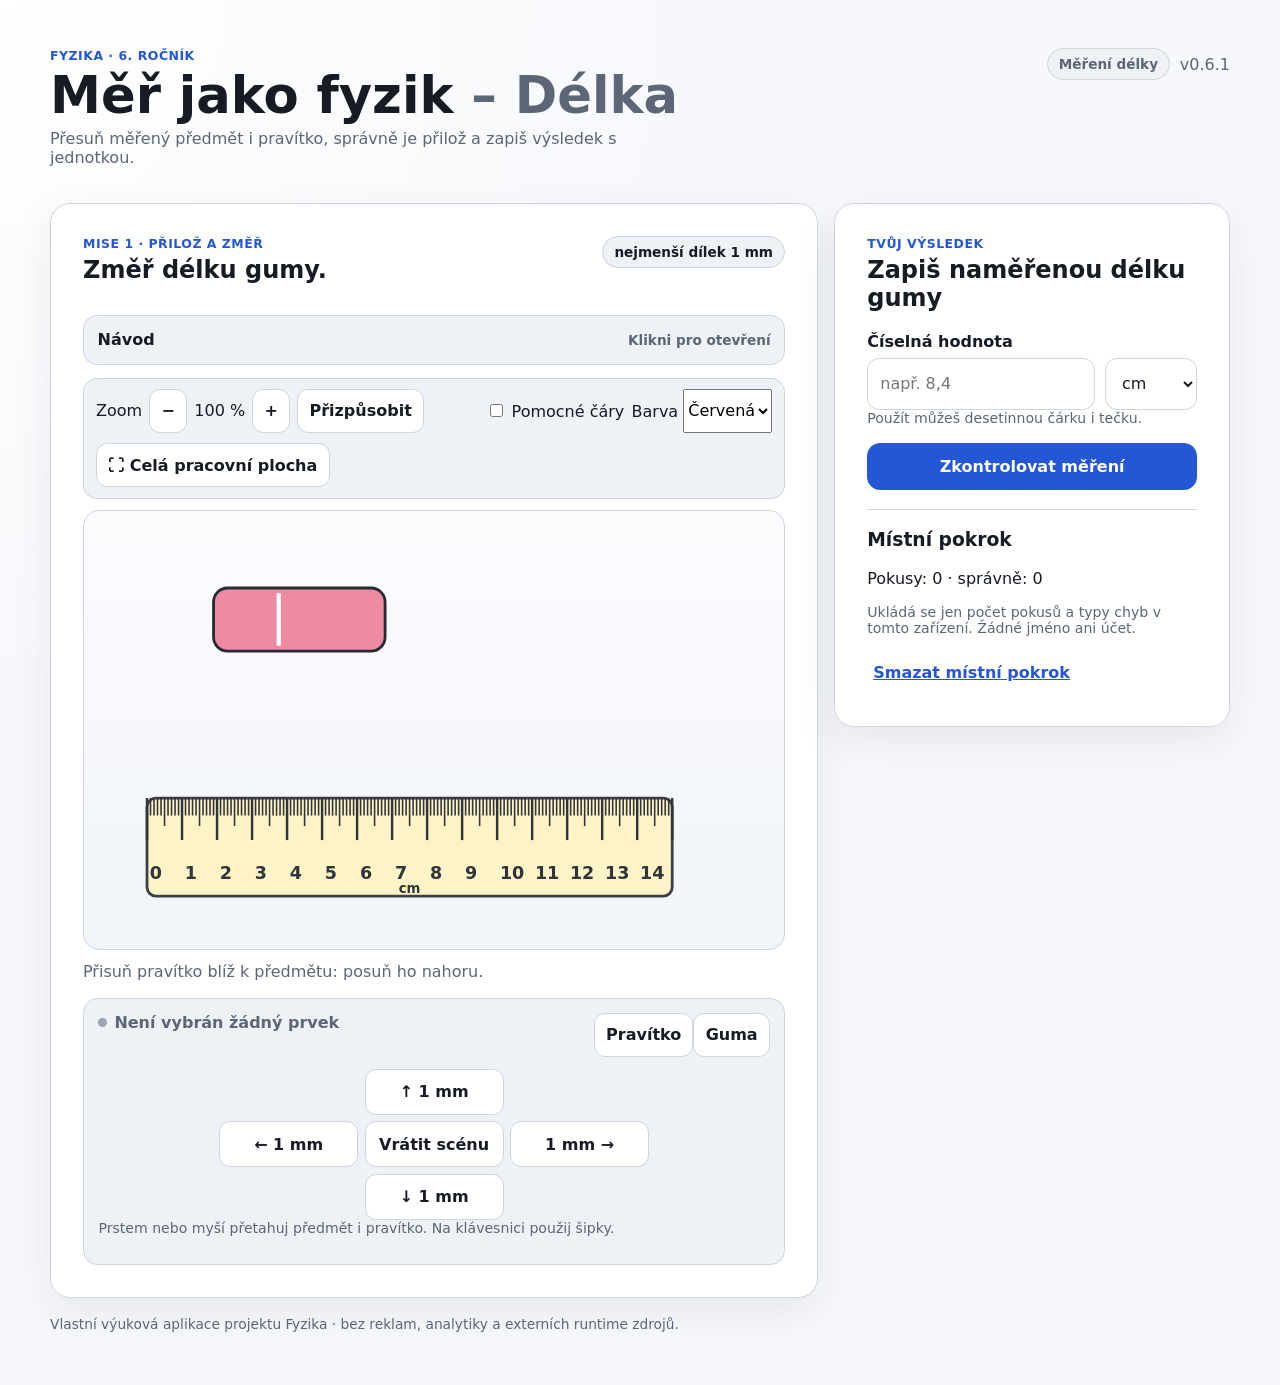
==== commit 036e9a64: "Upravit rozhraní pro různé měřené předměty" ====
--- a/index.html
+++ b/index.html
@@ -1,8 +1,8 @@
 <!doctype html><html lang="cs"><head><meta charset="utf-8"><meta name="viewport" content="width=device-width,initial-scale=1,viewport-fit=cover"><meta name="theme-color" content="#f7f8fb"><meta http-equiv="Content-Security-Policy" content="default-src 'self';script-src 'self';style-src 'self';img-src 'self' data:;connect-src 'self';worker-src 'self';object-src 'none';base-uri 'none';form-action 'none'"><title>Měř jako fyzik – Délka</title><link rel="manifest" href="./manifest.webmanifest"><link rel="icon" href="./icons/icon.svg" type="image/svg+xml"><link rel="stylesheet" href="./styles.css"><script src="./physics.js" defer></script><script src="./app-1.js" defer></script><script src="./app-2a.js" defer></script><script src="./app-2b.js" defer></script><script src="./app-3.js" defer></script><script src="./app-4.js" defer></script></head><body>
-<a class="skip-link" href="#workspace">Přejít na měřicí plochu</a><header class="site-header"><div><p class="eyebrow">Fyzika · 6. ročník</p><h1>Měř jako fyzik <span>– Délka</span></h1><p class="lead">Přesuň pastelku i pravítko, správně je přilož a zapiš výsledek s jednotkou.</p></div><div class="header-meta"><span class="pill">MVP</span><span id="version">v0.5.2</span></div></header>
-<main id="workspace" class="layout"><section id="task-card" class="card task-card" aria-labelledby="task-title"><div class="task-heading"><div><p class="step">Mise 1 · Přilož a změř</p><h2 id="task-title">Změř délku pastelky.</h2></div><div class="skill-chip">nejmenší dílek 1 mm</div></div>
-<details class="instruction-panel"><summary><span>Návod</span><span class="summary-hint">Klikni pro otevření</span></summary><div class="instruction-body"><ol><li>Přesuň pastelku i pravítko do pohodlné polohy.</li><li>Přilož horní hranu pravítka těsně k pastelce.</li><li>Zarovnej značku <strong>0</strong> s levým koncem pastelky.</li><li>Odečti délku na stupnici a zapiš číselnou hodnotu i jednotku.</li></ol><p><strong>Tip:</strong> Když si nejsi jistý, zapni pomocné čáry nebo použij zoom.</p></div></details>
+<a class="skip-link" href="#workspace">Přejít na měřicí plochu</a><header class="site-header"><div><p class="eyebrow">Fyzika · 6. ročník</p><h1>Měř jako fyzik <span>– Délka</span></h1><p class="lead">Přesuň měřený předmět i pravítko, správně je přilož a zapiš výsledek s jednotkou.</p></div><div class="header-meta"><span class="pill">Měření délky</span><span id="version">v0.6.1</span></div></header>
+<main id="workspace" class="layout"><section id="task-card" class="card task-card" aria-labelledby="task-title"><div class="task-heading"><div><p id="task-step" class="step">Mise 1 · Přilož a změř</p><h2 id="task-title">Změř délku předmětu.</h2></div><div class="skill-chip">nejmenší dílek 1 mm</div></div>
+<details class="instruction-panel"><summary><span>Návod</span><span class="summary-hint">Klikni pro otevření</span></summary><div class="instruction-body"><ol><li>Přesuň předmět i pravítko do pohodlné polohy.</li><li>Přilož horní hranu pravítka těsně k předmětu.</li><li>Zarovnej značku <strong>0</strong> s levým koncem předmětu.</li><li>Odečti délku na stupnici a zapiš číselnou hodnotu i jednotku.</li></ol><p><strong>Tip:</strong> Když si nejsi jistý, zapni pomocné čáry nebo použij zoom.</p></div></details>
 <div class="scene-tools"><div class="zoom-controls"><span>Zoom</span><button id="zoom-out" type="button" disabled>−</button><output id="zoom-label">100 %</output><button id="zoom-in" type="button">+</button><button id="zoom-reset" type="button">Přizpůsobit</button></div><div class="guide-controls"><label><input id="guide-toggle" type="checkbox"> Pomocné čáry</label><label>Barva <select id="guide-color"><option value="red" selected>Červená</option><option value="blue">Modrá</option><option value="green">Zelená</option><option value="black">Černá</option></select></label></div><button id="fullscreen-toggle" type="button"><span aria-hidden="true">⛶</span> <span id="fullscreen-label">Celá pracovní plocha</span></button></div>
-<div class="scene-wrap"><svg id="measurement-scene" class="scene" viewBox="0 0 200 125" role="img" aria-labelledby="scene-title scene-desc"><title id="scene-title">Virtuální měření pastelky pravítkem</title><desc id="scene-desc">Pastelku i pravítko lze přesouvat vodorovně i svisle.</desc><defs><linearGradient id="pencilBody" x1="0" x2="1"><stop offset="0" stop-color="#ffb347"/><stop offset="1" stop-color="#ff8c42"/></linearGradient></defs><g id="object-group" class="movable object" tabindex="0" role="group" aria-label="Pohyblivá pastelka"><rect class="hitbox" x="-3" y="-4" width="90" height="22" rx="5"/><rect x="0" y="0" width="74" height="14" rx="4" fill="url(#pencilBody)" stroke="currentColor" stroke-width=".8"/><polygon points="74,0 84,7 74,14" fill="#e8c39e" stroke="currentColor" stroke-width=".8"/><polygon points="81.5,5.5 84,7 81.5,8.5" fill="#30343b"/><rect x="0" y="0" width="7" height="14" rx="3" fill="#f48fb1" stroke="currentColor" stroke-width=".8"/></g><g id="ruler-group" class="movable ruler" tabindex="0" role="group" aria-label="Pohyblivé pravítko"><rect class="hitbox" x="-4" y="-5" width="158" height="38" rx="5"/><rect x="0" y="0" width="150" height="28" rx="2.5" class="ruler-body"/><g id="ruler-ticks"></g><g id="ruler-labels"></g><text x="75" y="27" text-anchor="middle" class="ruler-unit">cm</text></g><g id="guide-lines" class="guide-lines" aria-hidden="true"><line id="guide-start-line" class="guide-line"/><line id="guide-end-line" class="guide-line"/></g></svg></div>
-<p id="accessible-state" class="sr-only"></p><p id="placement-status" class="status-line" tabindex="-1" aria-live="polite"></p><div class="movement-panel"><div class="active-selector"><span id="active-target-label" class="active-target-status" data-active="none" aria-live="polite">Není vybrán žádný prvek</span><div><button id="select-ruler" class="target-button" type="button" aria-pressed="false">Pravítko</button><button id="select-object" class="target-button" type="button" aria-pressed="false">Pastelka</button></div></div><div class="nudge-grid"><span></span><button class="secondary nudge" data-nudge-y="-1" disabled>↑ 1 mm</button><span></span><button class="secondary nudge" data-nudge-x="-1" disabled>← 1 mm</button><button id="reset-scene" class="secondary" type="button">Vrátit scénu</button><button class="secondary nudge" data-nudge-x="1" disabled>1 mm →</button><span></span><button class="secondary nudge" data-nudge-y="1" disabled>↓ 1 mm</button><span></span></div><p id="movement-help" class="help">Prstem nebo myší přetahuj pastelku i pravítko. Na klávesnici použij šipky.</p></div></section>
-<aside class="card answer-card" aria-labelledby="answer-title"><p class="step">Tvůj výsledek</p><h2 id="answer-title">Zapiš naměřenou délku</h2><div class="answer-row"><label for="answer-value">Číselná hodnota</label><div class="answer-inputs"><input id="answer-value" type="text" inputmode="decimal" autocomplete="off" spellcheck="false" placeholder="např. 8,4" aria-describedby="answer-help"><select id="answer-unit" aria-label="Jednotka délky"><option value="cm">cm</option><option value="mm">mm</option></select></div><p id="answer-help" class="help">Použít můžeš desetinnou čárku i tečku.</p></div><button id="check-answer" class="primary" type="button">Zkontrolovat měření</button><div id="feedback" class="feedback" tabindex="-1" aria-live="assertive" hidden><strong id="feedback-title"></strong><p id="feedback-text"></p></div><div class="progress-box"><h3>Místní pokrok</h3><p id="attempts-status">Pokusy: 0 · správně: 0</p><p class="privacy-note">Ukládá se jen počet pokusů a typy chyb v tomto zařízení. Žádné jméno ani účet.</p><button id="reset-progress" class="text-button" type="button">Smazat místní pokrok</button></div></aside></main><footer><p>Vlastní výuková aplikace projektu Fyzika · bez reklam, analytiky a externích runtime zdrojů.</p></footer></body></html>
+<div class="scene-wrap"><svg id="measurement-scene" class="scene" viewBox="0 0 200 125" role="img" aria-labelledby="scene-title scene-desc"><title id="scene-title">Virtuální měření délky</title><desc id="scene-desc">Měřený předmět i pravítko lze přesouvat vodorovně i svisle.</desc><g id="object-group" class="movable object" tabindex="0" role="group" aria-label="Pohyblivý měřený předmět"></g><g id="ruler-group" class="movable ruler" tabindex="0" role="group" aria-label="Pohyblivé pravítko"><rect class="hitbox" x="-4" y="-5" width="158" height="38" rx="5"/><rect x="0" y="0" width="150" height="28" rx="2.5" class="ruler-body"/><g id="ruler-ticks"></g><g id="ruler-labels"></g><text x="75" y="27" text-anchor="middle" class="ruler-unit">cm</text></g><g id="guide-lines" class="guide-lines" aria-hidden="true"><line id="guide-start-line" class="guide-line"/><line id="guide-end-line" class="guide-line"/></g></svg></div>
+<p id="accessible-state" class="sr-only"></p><p id="placement-status" class="status-line" tabindex="-1" aria-live="polite"></p><div class="movement-panel"><div class="active-selector"><span id="active-target-label" class="active-target-status" data-active="none" aria-live="polite">Není vybrán žádný prvek</span><div><button id="select-ruler" class="target-button" type="button" aria-pressed="false">Pravítko</button><button id="select-object" class="target-button" type="button" aria-pressed="false">Předmět</button></div></div><div class="nudge-grid"><span></span><button class="secondary nudge" data-nudge-y="-1" disabled>↑ 1 mm</button><span></span><button class="secondary nudge" data-nudge-x="-1" disabled>← 1 mm</button><button id="reset-scene" class="secondary" type="button">Vrátit scénu</button><button class="secondary nudge" data-nudge-x="1" disabled>1 mm →</button><span></span><button class="secondary nudge" data-nudge-y="1" disabled>↓ 1 mm</button><span></span></div><p id="movement-help" class="help">Prstem nebo myší přetahuj předmět i pravítko. Na klávesnici použij šipky.</p></div></section>
+<aside class="card answer-card" aria-labelledby="answer-title"><p class="step">Tvůj výsledek</p><h2 id="answer-title">Zapiš naměřenou délku</h2><div class="answer-row"><label for="answer-value">Číselná hodnota</label><div class="answer-inputs"><input id="answer-value" type="text" inputmode="decimal" autocomplete="off" spellcheck="false" placeholder="např. 8,4" aria-describedby="answer-help"><select id="answer-unit" aria-label="Jednotka délky"><option value="cm">cm</option><option value="mm">mm</option></select></div><p id="answer-help" class="help">Použít můžeš desetinnou čárku i tečku.</p></div><button id="check-answer" class="primary" type="button">Zkontrolovat měření</button><div id="feedback" class="feedback" tabindex="-1" aria-live="assertive" hidden><strong id="feedback-title"></strong><p id="feedback-text"></p></div><button id="next-task" class="secondary" type="button" hidden>Další předmět</button><div class="progress-box"><h3>Místní pokrok</h3><p id="attempts-status">Pokusy: 0 · správně: 0</p><p class="privacy-note">Ukládá se jen počet pokusů a typy chyb v tomto zařízení. Žádné jméno ani účet.</p><button id="reset-progress" class="text-button" type="button">Smazat místní pokrok</button></div></aside></main><footer><p>Vlastní výuková aplikace projektu Fyzika · bez reklam, analytiky a externích runtime zdrojů.</p></footer></body></html>
